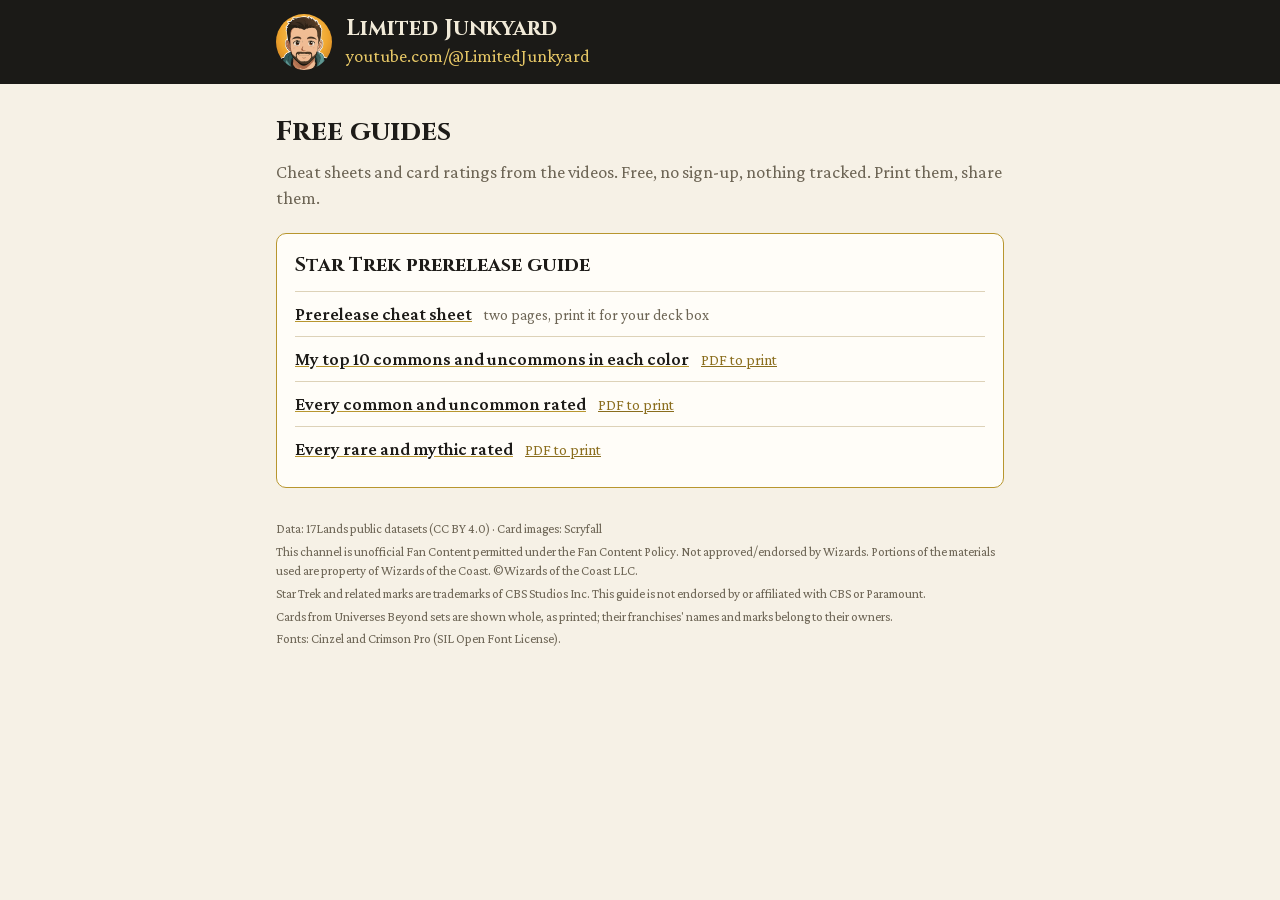
==== index.html @ 04ccb273 "Free guides: Star Trek prerelease (cheat sheet, top 10, every common/uncommon and rare/mythic rated)" ====
<!doctype html>
<html lang="en">
<head>
<meta charset="utf-8">
<meta name="viewport" content="width=device-width, initial-scale=1">
<title>Limited Junkyard: free guides</title>
<meta name="description" content="Free Magic: The Gathering Limited guides from Limited Junkyard: cheat sheets and card ratings for prereleases.">
<link rel="icon" href="logo.png">
<style>
  /* Display: Cinzel. Body: Crimson Pro (close to the book serif on Magic cards). Both SIL OFL, bundled. */
  @font-face { font-family: "Cinzel"; font-weight: 400 900; font-display: block;
    src: url("fonts/Cinzel-latin.woff2") format("woff2");
    unicode-range: U+0000-00FF, U+0131, U+0152-0153, U+02BB-02BC, U+02C6, U+02DA, U+02DC, U+2000-206F, U+20AC, U+2122, U+2212; }
  @font-face { font-family: "Cinzel"; font-weight: 400 900; font-display: block;
    src: url("fonts/Cinzel-latin-ext.woff2") format("woff2");
    unicode-range: U+0100-02BA, U+02BD-02C5, U+02C7-02CC, U+02CE-02D7, U+02DD-02FF, U+1E00-1EFF, U+2C60-2C7F, U+A720-A7FF; }
  @font-face { font-family: "Crimson Pro"; font-weight: 400 800; font-style: normal; font-display: block;
    src: url("fonts/CrimsonPro-latin.woff2") format("woff2");
    unicode-range: U+0000-00FF, U+0131, U+0152-0153, U+02BB-02BC, U+02C6, U+02DA, U+02DC, U+2000-206F, U+20AC, U+2122, U+2212; }
  @font-face { font-family: "Crimson Pro"; font-weight: 400 800; font-style: normal; font-display: block;
    src: url("fonts/CrimsonPro-latin-ext.woff2") format("woff2");
    unicode-range: U+0100-02BA, U+02BD-02C5, U+02C7-02CC, U+02CE-02D7, U+02DD-02FF, U+1E00-1EFF, U+2C60-2C7F, U+A720-A7FF; }
  @font-face { font-family: "Crimson Pro"; font-weight: 400 800; font-style: italic; font-display: block;
    src: url("fonts/CrimsonPro-italic-latin.woff2") format("woff2"); }
  :root { --bg: #f6f1e6; --panel: #fffdf8; --ink: #1d1b18; --muted: #6d6555; --gold: #8a6d1d; --line: #ddd2b8; }
  * { box-sizing: border-box; }
  body { margin: 0; background: var(--bg); color: var(--ink); font: 18px/1.45 "Crimson Pro", Georgia, serif; }
  .wrap { max-width: 760px; margin: 0 auto; padding: 0 16px; }
  .brand { background: #1b1a17; color: #f1ead8; }
  .brand .wrap { display: flex; align-items: center; gap: 14px; padding-top: 14px; padding-bottom: 14px; }
  .brand img { width: 56px; height: 56px; border-radius: 50%; }
  .brand b { font: 700 22px "Cinzel", Georgia, serif; display: block; }
  .brand a { color: #e6c766; text-decoration: none; }
  h1, h2 { font-family: "Cinzel", Georgia, serif; margin: 0; }
  h1 { font-size: 28px; margin: 28px 0 6px; }
  .lede { color: var(--muted); margin: 0 0 22px; }
  .guide { background: var(--panel); border: 1.5px solid #b8962e; border-radius: 10px; padding: 16px 18px; margin-bottom: 18px; }
  .guide h2 { font-size: 20px; margin-bottom: 4px; }
  .guide .video { font-size: 16px; }
  .guide ul { list-style: none; padding: 0; margin: 12px 0 0; }
  .guide li { padding: 9px 0; border-top: 1px solid var(--line); display: flex; flex-wrap: wrap; align-items: baseline; gap: 4px 12px; }
  .guide li a.main { font-weight: 600; color: var(--ink); text-decoration-color: #b8962e; }
  .guide li .note, .guide li a.pdf { font-size: 15px; color: var(--muted); }
  .guide li a.pdf { color: var(--gold); }
  a { color: var(--gold); }
  footer { color: var(--muted); font-size: 13px; padding: 10px 0 30px; }
  footer p { margin: 4px 0; }
</style>
</head>
<body>
<div class="brand"><div class="wrap">
  <img src="logo.png" alt="">
  <div><b>Limited Junkyard</b><a href="https://www.youtube.com/@LimitedJunkyard">youtube.com/@LimitedJunkyard</a></div>
</div></div>
<main class="wrap">
  <h1>Free guides</h1>
  <p class="lede">Cheat sheets and card ratings from the videos. Free, no sign-up, nothing tracked. Print them, share them.</p>
  
  <section class="guide">
    <h2>Star Trek prerelease guide</h2>
    
    <ul>
      
      <li><a class="main" href="trk/cheat-sheet.pdf">Prerelease cheat sheet</a><span class="note">two pages, print it for your deck box</span></li>
      
      <li><a class="main" href="trk/top-10.html">My top 10 commons and uncommons in each color</a><a class="pdf" href="trk/top-10.pdf" download>PDF to print</a></li>
      
      <li><a class="main" href="trk/commons-uncommons.html">Every common and uncommon rated</a><a class="pdf" href="trk/commons-uncommons.pdf" download>PDF to print</a></li>
      
      <li><a class="main" href="trk/rares-mythics.html">Every rare and mythic rated</a><a class="pdf" href="trk/rares-mythics.pdf" download>PDF to print</a></li>
      
    </ul>
  </section>
  
  <footer>
    <p>Data: 17Lands public datasets (CC BY 4.0) · Card images: Scryfall</p><p>This channel is unofficial Fan Content permitted under the Fan Content Policy. Not approved/endorsed by Wizards. Portions of the materials used are property of Wizards of the Coast. ©Wizards of the Coast LLC.</p><p>Star Trek and related marks are trademarks of CBS Studios Inc. This guide is not endorsed by or affiliated with CBS or Paramount.</p><p>Cards from Universes Beyond sets are shown whole, as printed; their franchises&#39; names and marks belong to their owners.</p>
    <p>Fonts: Cinzel and Crimson Pro (SIL Open Font License).</p>
  </footer>
</main>
</body>
</html>
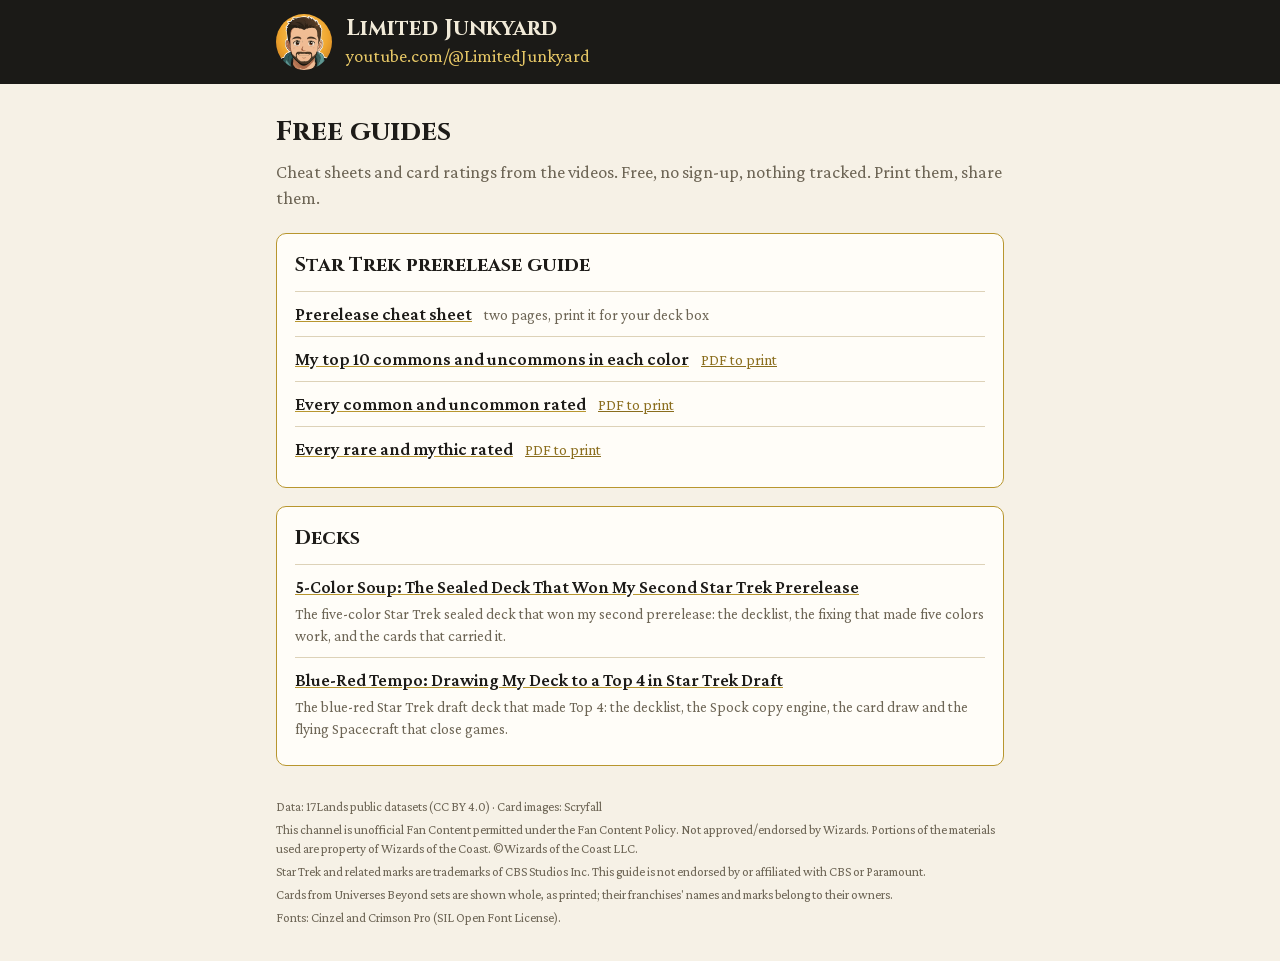
==== commit 79dfc57d: "Decks: two Star Trek prerelease decks (5-color soup sealed, 1st; blue-red tempo draft, top 4)" ====
--- a/index.html
+++ b/index.html
@@ -72,6 +72,18 @@
     </ul>
   </section>
   
+  
+  <section class="guide">
+    <h2>Decks</h2>
+    <ul>
+      
+      <li><a class="main" href="trk/sealed-5-color-soup.html">5-Color Soup: The Sealed Deck That Won My Second Star Trek Prerelease</a><span class="note">The five-color Star Trek sealed deck that won my second prerelease: the decklist, the fixing that made five colors work, and the cards that carried it.</span></li>
+      
+      <li><a class="main" href="trk/draft-blue-red-tempo.html">Blue-Red Tempo: Drawing My Deck to a Top 4 in Star Trek Draft</a><span class="note">The blue-red Star Trek draft deck that made Top 4: the decklist, the Spock copy engine, the card draw and the flying Spacecraft that close games.</span></li>
+      
+    </ul>
+  </section>
+  
   <footer>
     <p>Data: 17Lands public datasets (CC BY 4.0) · Card images: Scryfall</p><p>This channel is unofficial Fan Content permitted under the Fan Content Policy. Not approved/endorsed by Wizards. Portions of the materials used are property of Wizards of the Coast. ©Wizards of the Coast LLC.</p><p>Star Trek and related marks are trademarks of CBS Studios Inc. This guide is not endorsed by or affiliated with CBS or Paramount.</p><p>Cards from Universes Beyond sets are shown whole, as printed; their franchises&#39; names and marks belong to their owners.</p>
     <p>Fonts: Cinzel and Crimson Pro (SIL Open Font License).</p>
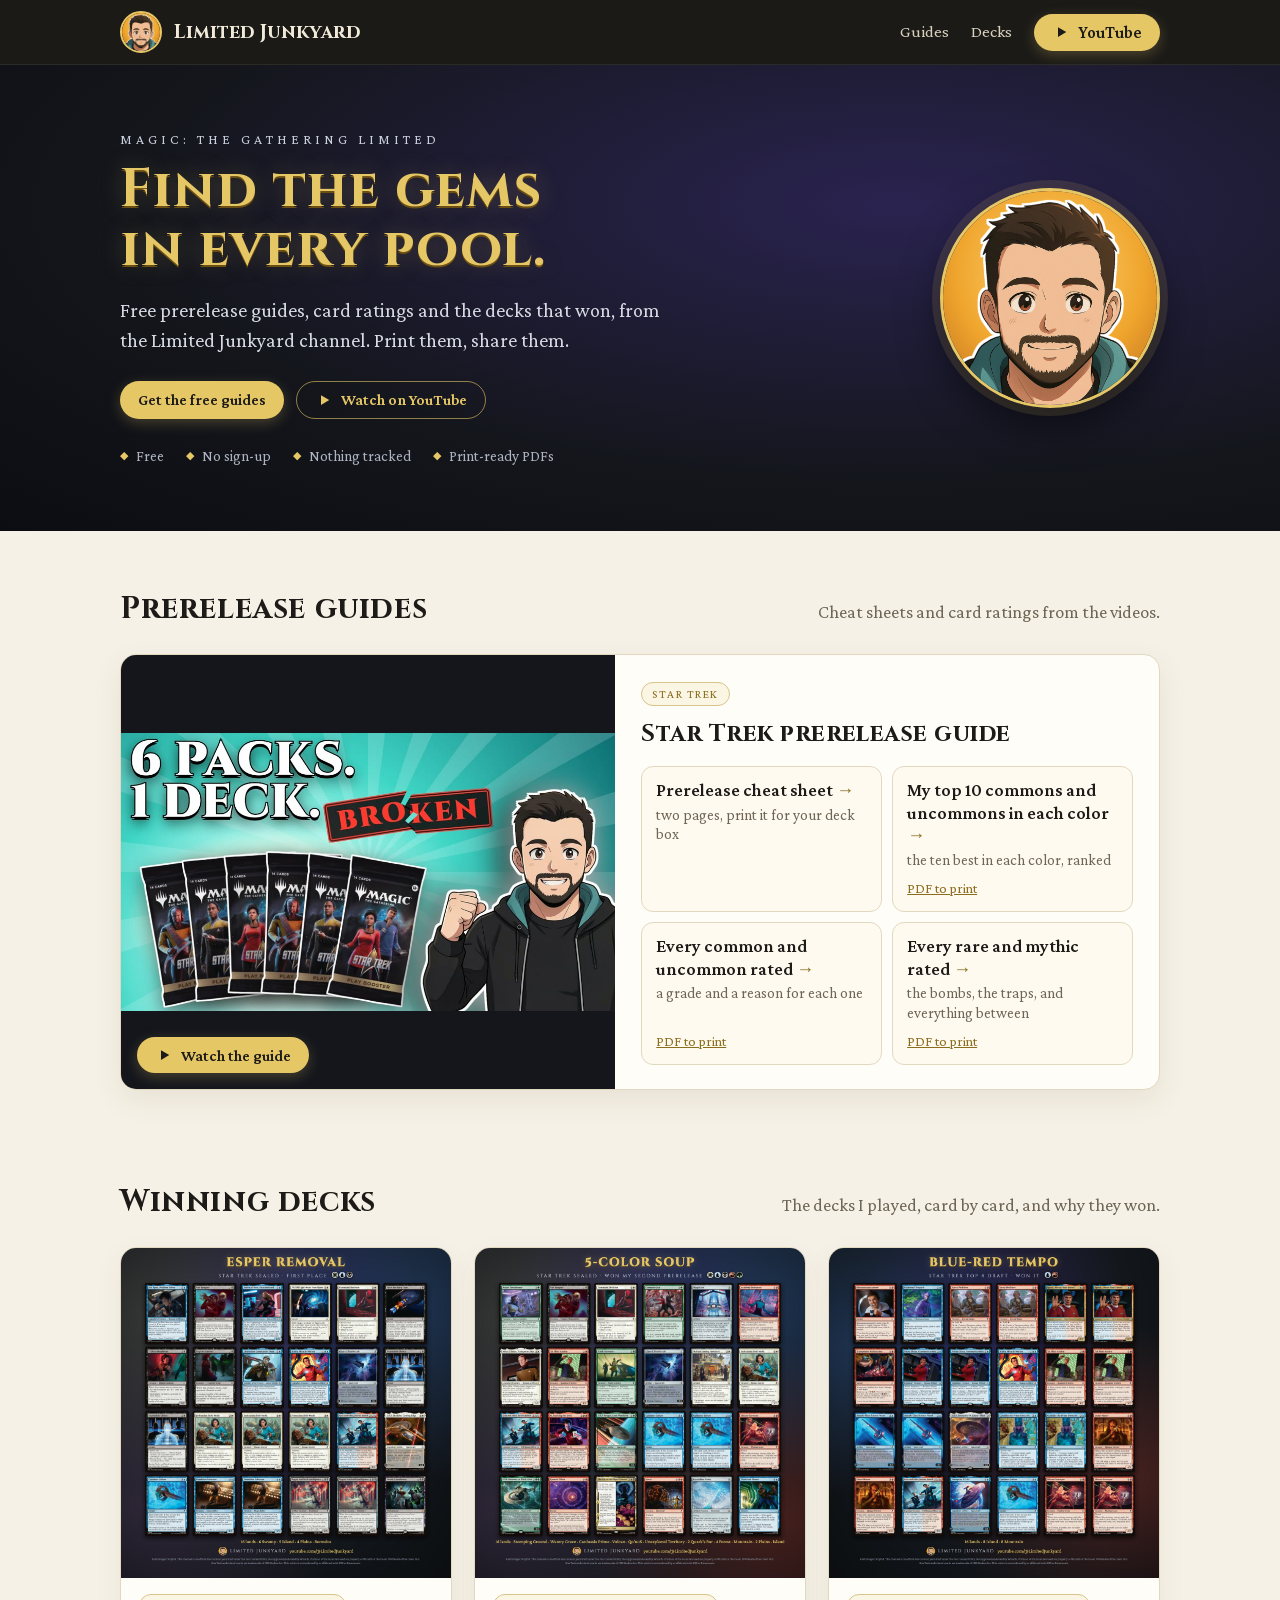
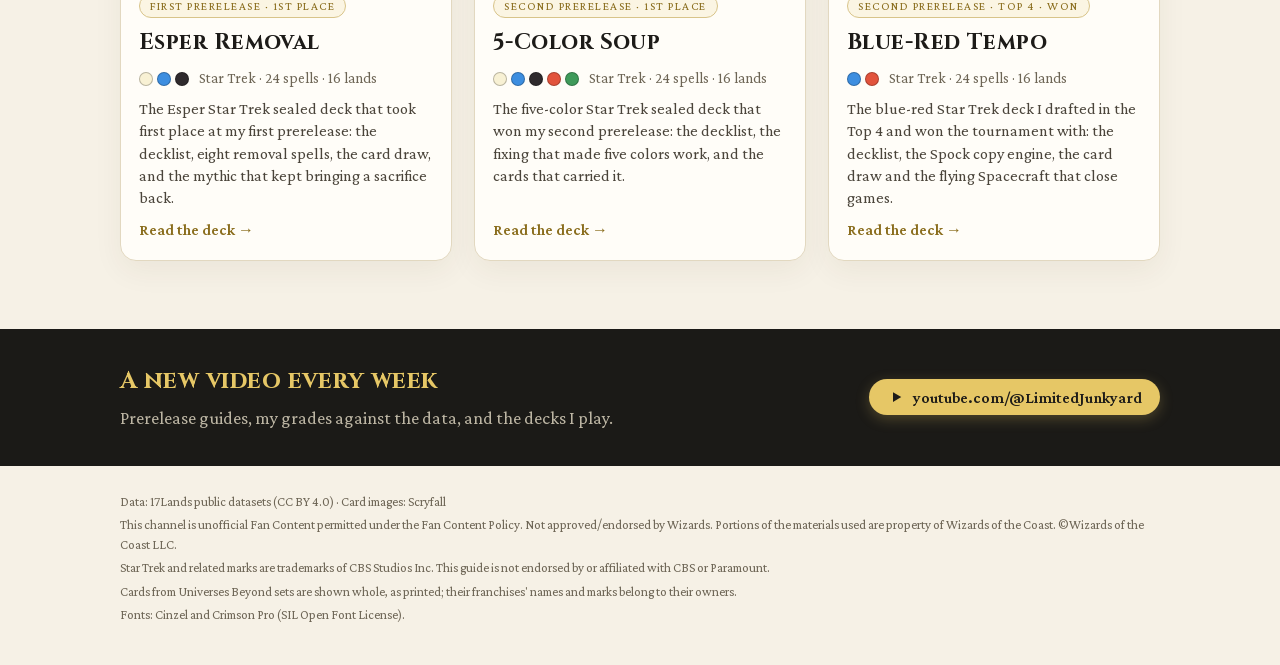
==== commit b5e74d37: "New home page; header avatar and name link to the channel on every page; Esper deck article; the blu" ====
--- a/index.html
+++ b/index.html
@@ -3,8 +3,8 @@
 <head>
 <meta charset="utf-8">
 <meta name="viewport" content="width=device-width, initial-scale=1">
-<title>Limited Junkyard: free guides</title>
-<meta name="description" content="Free Magic: The Gathering Limited guides from Limited Junkyard: cheat sheets and card ratings for prereleases.">
+<title>Limited Junkyard: free Limited guides and winning decks</title>
+<meta name="description" content="Free Magic: The Gathering Limited guides from Limited Junkyard: prerelease cheat sheets, card ratings and the decks that won.">
 <link rel="icon" href="logo.png">
 <style>
   /* Display: Cinzel. Body: Crimson Pro (close to the book serif on Magic cards). Both SIL OFL, bundled. */
@@ -22,72 +22,236 @@
     unicode-range: U+0100-02BA, U+02BD-02C5, U+02C7-02CC, U+02CE-02D7, U+02DD-02FF, U+1E00-1EFF, U+2C60-2C7F, U+A720-A7FF; }
   @font-face { font-family: "Crimson Pro"; font-weight: 400 800; font-style: italic; font-display: block;
     src: url("fonts/CrimsonPro-italic-latin.woff2") format("woff2"); }
-  :root { --bg: #f6f1e6; --panel: #fffdf8; --ink: #1d1b18; --muted: #6d6555; --gold: #8a6d1d; --line: #ddd2b8; }
+  :root { --bg: #f6f1e6; --panel: #fffdf8; --ink: #1d1b18; --muted: #6d6555; --gold: #8a6d1d; --gold-hi: #e6c766;
+          --line: #e2d8c0; --night: #14161c; --night-2: #1b1a17; }
   * { box-sizing: border-box; }
-  body { margin: 0; background: var(--bg); color: var(--ink); font: 18px/1.45 "Crimson Pro", Georgia, serif; }
-  .wrap { max-width: 760px; margin: 0 auto; padding: 0 16px; }
-  .brand { background: #1b1a17; color: #f1ead8; }
-  .brand .wrap { display: flex; align-items: center; gap: 14px; padding-top: 14px; padding-bottom: 14px; }
-  .brand img { width: 56px; height: 56px; border-radius: 50%; }
-  .brand b { font: 700 22px "Cinzel", Georgia, serif; display: block; }
-  .brand a { color: #e6c766; text-decoration: none; }
-  h1, h2 { font-family: "Cinzel", Georgia, serif; margin: 0; }
-  h1 { font-size: 28px; margin: 28px 0 6px; }
-  .lede { color: var(--muted); margin: 0 0 22px; }
-  .guide { background: var(--panel); border: 1.5px solid #b8962e; border-radius: 10px; padding: 16px 18px; margin-bottom: 18px; }
-  .guide h2 { font-size: 20px; margin-bottom: 4px; }
-  .guide .video { font-size: 16px; }
-  .guide ul { list-style: none; padding: 0; margin: 12px 0 0; }
-  .guide li { padding: 9px 0; border-top: 1px solid var(--line); display: flex; flex-wrap: wrap; align-items: baseline; gap: 4px 12px; }
-  .guide li a.main { font-weight: 600; color: var(--ink); text-decoration-color: #b8962e; }
-  .guide li .note, .guide li a.pdf { font-size: 15px; color: var(--muted); }
-  .guide li a.pdf { color: var(--gold); }
+  html { scroll-behavior: smooth; }
+  body { margin: 0; background: var(--bg); color: var(--ink); font: 18px/1.5 "Crimson Pro", Georgia, serif; }
   a { color: var(--gold); }
-  footer { color: var(--muted); font-size: 13px; padding: 10px 0 30px; }
+  .wrap { max-width: 1080px; margin: 0 auto; padding: 0 20px; }
+  h1, h2, h3, .cinzel { font-family: "Cinzel", Georgia, serif; margin: 0; letter-spacing: .02em; }
+
+  /* header */
+  .top { background: var(--night-2); color: #f1ead8; position: sticky; top: 0; z-index: 5; border-bottom: 1px solid #2c2a25; }
+  .top .wrap { display: flex; align-items: center; gap: 12px; height: 64px; }
+  .top .logo img { width: 42px; height: 42px; border-radius: 50%; display: block; border: 2px solid var(--gold-hi); }
+  .top .name { font: 700 19px "Cinzel", Georgia, serif; color: #f1ead8; text-decoration: none; white-space: nowrap; }
+  .top nav { margin-left: auto; display: flex; align-items: center; gap: 22px; }
+  .top nav a { color: #d9d1bd; text-decoration: none; font-size: 17px; }
+  .top nav a:hover { color: var(--gold-hi); }
+  .btn { display: inline-flex; align-items: center; gap: 8px; border-radius: 999px; padding: 9px 18px; font: 600 16px "Crimson Pro", Georgia, serif;
+         text-decoration: none; white-space: nowrap; transition: transform .15s ease, box-shadow .15s ease; }
+  .btn:hover { transform: translateY(-1px); }
+  .btn.gold { background: var(--gold-hi); color: #1d1b18 !important; box-shadow: 0 4px 14px rgba(230,199,102,.25); }
+  .btn.ghost { border: 1.5px solid rgba(230,199,102,.6); color: var(--gold-hi) !important; }
+  .btn svg { width: 18px; height: 18px; }
+
+  /* hero */
+  .hero { background: radial-gradient(ellipse at 70% 30%, #2a2350 0%, var(--night) 60%, #0c0d12 100%); color: #f4f5f7; }
+  .hero .wrap { display: grid; grid-template-columns: 1fr auto; gap: 40px; align-items: center; padding-top: 64px; padding-bottom: 64px; }
+  .hero .kicker { color: #c9cfdb; letter-spacing: 4px; text-transform: uppercase; font-size: 14px; margin-bottom: 10px; }
+  .hero h1 { font-size: clamp(34px, 5vw, 54px); line-height: 1.1; color: var(--gold-hi); text-shadow: 0 2px 0 #6b4e12, 0 0 24px rgba(232,199,104,.25); }
+  .hero p { font-size: 20px; color: #d6dae3; max-width: 560px; margin: 16px 0 26px; }
+  .hero .cta { display: flex; flex-wrap: wrap; gap: 12px; }
+  .hero .avatar img { width: 220px; height: 220px; border-radius: 50%; display: block; border: 3px solid var(--gold-hi);
+                      box-shadow: 0 0 0 8px rgba(230,199,102,.12), 0 18px 40px rgba(0,0,0,.5); }
+  .facts { display: flex; flex-wrap: wrap; gap: 8px 22px; margin-top: 26px; color: #aeb5c2; font-size: 15px; }
+  .facts span::before { content: "◆"; color: var(--gold-hi); margin-right: 8px; font-size: 11px; vertical-align: 2px; }
+
+  /* sections */
+  section.block { padding: 56px 0 8px; scroll-margin-top: 64px; }
+  .head { display: flex; align-items: baseline; justify-content: space-between; gap: 16px; flex-wrap: wrap; margin-bottom: 22px; }
+  .head h2 { font-size: 30px; }
+  .head p { margin: 0; color: var(--muted); }
+
+  /* guide feature */
+  .guide { display: grid; grid-template-columns: minmax(0, 1fr) minmax(0, 1.1fr); gap: 0; background: var(--panel);
+           border: 1px solid var(--line); border-radius: 16px; overflow: hidden; box-shadow: 0 10px 30px rgba(60,45,10,.08); margin-bottom: 26px; }
+  .guide .video { position: relative; display: flex; align-items: center; background: var(--night); }
+  .guide .video img { width: 100%; height: auto; display: block; aspect-ratio: 16 / 9; }
+  .guide .video .play { position: absolute; left: 16px; bottom: 16px; }
+  .guide .body { padding: 24px 26px; }
+  .chip { display: inline-block; align-self: flex-start; font-size: 12px; letter-spacing: 1.5px; white-space: nowrap; text-transform: uppercase; color: var(--gold);
+          border: 1px solid #d8c48a; border-radius: 999px; padding: 2px 10px; background: #fbf5e3; }
+  .guide h3 { font-size: 24px; margin: 10px 0 14px; }
+  .files { display: grid; grid-template-columns: 1fr 1fr; gap: 10px; }
+  .file { border: 1px solid var(--line); border-radius: 12px; padding: 12px 14px; background: #fffaf0; display: flex; flex-direction: column; gap: 4px;
+          transition: border-color .15s ease, box-shadow .15s ease; }
+  .file:hover { border-color: #c9a64a; box-shadow: 0 4px 14px rgba(138,109,29,.12); }
+  .file a.main { color: var(--ink); font-weight: 600; text-decoration: none; line-height: 1.25; }
+  .file a.main::after { content: " →"; color: var(--gold); }
+  .file .note { font-size: 15px; color: var(--muted); line-height: 1.3; }
+  .file a.pdf { font-size: 14px; margin-top: auto; padding-top: 4px; }
+
+  /* decks */
+  .decks { display: grid; grid-template-columns: repeat(3, minmax(0, 1fr)); gap: 22px; }
+  .deck { background: var(--panel); border: 1px solid var(--line); border-radius: 16px; overflow: hidden; text-decoration: none; color: var(--ink);
+          display: flex; flex-direction: column; box-shadow: 0 10px 30px rgba(60,45,10,.06); transition: transform .18s ease, box-shadow .18s ease; }
+  .deck:hover { transform: translateY(-3px); box-shadow: 0 16px 34px rgba(60,45,10,.14); }
+  .deck img { width: 100%; aspect-ratio: 1; object-fit: cover; display: block; background: var(--night); }
+  .deck .body { padding: 16px 18px 18px; display: flex; flex-direction: column; gap: 8px; flex: 1; }
+  .deck h3 { font-size: 22px; }
+  .deck .meta { display: flex; align-items: center; gap: 10px; color: var(--muted); font-size: 15px; }
+  .dots { display: inline-flex; gap: 4px; }
+  .dot { width: 14px; height: 14px; border-radius: 50%; border: 1px solid rgba(0,0,0,.25); display: inline-block; }
+  .dot.W { background: #f8f1d4; } .dot.U { background: #3d8ee0; } .dot.B { background: #2f2a2d; }
+  .dot.R { background: #e2533c; } .dot.G { background: #3f9a5a; }
+  .deck p { margin: 0; font-size: 16px; color: #4a443a; line-height: 1.4; }
+  .deck .read { margin-top: auto; color: var(--gold); font-weight: 600; font-size: 16px; }
+
+  /* channel band */
+  .band { margin: 60px 0 0; background: var(--night-2); color: #e9e3d3; }
+  .band .wrap { display: grid; grid-template-columns: 1fr auto; gap: 24px; align-items: center; padding-top: 34px; padding-bottom: 34px; }
+  .band h2 { font-size: 24px; color: var(--gold-hi); }
+  .band p { margin: 6px 0 0; color: #bdb6a4; }
+
+  footer { color: var(--muted); font-size: 13px; padding: 22px 0 36px; }
   footer p { margin: 4px 0; }
+
+  @media (max-width: 900px) {
+    .decks { grid-template-columns: repeat(2, minmax(0, 1fr)); }
+    .guide { grid-template-columns: 1fr; }
+  }
+  @media (max-width: 640px) {
+    .wrap { padding: 0 16px; }
+    .top nav a.text { display: none; }
+    .top nav { gap: 12px; }
+    .top .btn { padding: 7px 12px; font-size: 15px; }
+    .hero .wrap { grid-template-columns: 1fr; padding-top: 36px; padding-bottom: 40px; gap: 22px; }
+    .hero .avatar { order: -1; }
+    .hero .avatar img { width: 112px; height: 112px; }
+    .hero p { font-size: 18px; }
+    .files, .decks { grid-template-columns: 1fr; }
+    .band .wrap { grid-template-columns: 1fr; }
+    section.block { padding-top: 40px; }
+    .head h2 { font-size: 25px; }
+  }
 </style>
 </head>
 <body>
-<div class="brand"><div class="wrap">
-  <img src="logo.png" alt="">
-  <div><b>Limited Junkyard</b><a href="https://www.youtube.com/@LimitedJunkyard">youtube.com/@LimitedJunkyard</a></div>
-</div></div>
+
+<header class="top"><div class="wrap">
+  <a class="logo" href="https://www.youtube.com/@LimitedJunkyard"><img src="logo.png" alt="Limited Junkyard on YouTube"></a>
+  <a class="name" href="https://www.youtube.com/@LimitedJunkyard">Limited Junkyard</a>
+  <nav>
+    <a class="text" href="#guides">Guides</a>
+    <a class="text" href="#decks">Decks</a>
+    <a class="btn gold" href="https://www.youtube.com/@LimitedJunkyard"><svg viewBox="0 0 24 24" aria-hidden="true"><path fill="currentColor" d="M8 5.5v13l11-6.5z"/></svg>YouTube</a>
+  </nav>
+</div></header>
+
+<section class="hero"><div class="wrap">
+  <div>
+    <div class="kicker">Magic: The Gathering Limited</div>
+    <h1>Find the gems<br>in every pool.</h1>
+    <p>Free prerelease guides, card ratings and the decks that won, from the Limited Junkyard channel. Print them, share them.</p>
+    <div class="cta">
+      <a class="btn gold" href="#guides">Get the free guides</a>
+      <a class="btn ghost" href="https://www.youtube.com/@LimitedJunkyard"><svg viewBox="0 0 24 24" aria-hidden="true"><path fill="currentColor" d="M8 5.5v13l11-6.5z"/></svg>Watch on YouTube</a>
+    </div>
+    <div class="facts"><span>Free</span><span>No sign-up</span><span>Nothing tracked</span><span>Print-ready PDFs</span></div>
+  </div>
+  <a class="avatar" href="https://www.youtube.com/@LimitedJunkyard"><img src="logo.png" alt="Limited Junkyard on YouTube"></a>
+</div></section>
+
 <main class="wrap">
-  <h1>Free guides</h1>
-  <p class="lede">Cheat sheets and card ratings from the videos. Free, no sign-up, nothing tracked. Print them, share them.</p>
+  <section class="block" id="guides">
+    <div class="head"><h2>Prerelease guides</h2><p>Cheat sheets and card ratings from the videos.</p></div>
+    
+    <article class="guide">
+      
+      <a class="video" href="https://www.youtube.com/watch?v=cQogPmXFX3E"><img src="trk/guide.jpg" alt="Star Trek prerelease guide: the video" loading="lazy">
+        <span class="play btn gold"><svg viewBox="0 0 24 24" aria-hidden="true"><path fill="currentColor" d="M8 5.5v13l11-6.5z"/></svg>Watch the guide</span></a>
+      
+      <div class="body">
+        <span class="chip">Star Trek</span>
+        <h3>Star Trek prerelease guide</h3>
+        <div class="files">
+          
+          <div class="file">
+            <a class="main" href="trk/cheat-sheet.pdf">Prerelease cheat sheet</a>
+            <span class="note">two pages, print it for your deck box</span>
+            
+          </div>
+          
+          <div class="file">
+            <a class="main" href="trk/top-10.html">My top 10 commons and uncommons in each color</a>
+            <span class="note">the ten best in each color, ranked</span>
+            <a class="pdf" href="trk/top-10.pdf" download>PDF to print</a>
+          </div>
+          
+          <div class="file">
+            <a class="main" href="trk/commons-uncommons.html">Every common and uncommon rated</a>
+            <span class="note">a grade and a reason for each one</span>
+            <a class="pdf" href="trk/commons-uncommons.pdf" download>PDF to print</a>
+          </div>
+          
+          <div class="file">
+            <a class="main" href="trk/rares-mythics.html">Every rare and mythic rated</a>
+            <span class="note">the bombs, the traps, and everything between</span>
+            <a class="pdf" href="trk/rares-mythics.pdf" download>PDF to print</a>
+          </div>
+          
+        </div>
+      </div>
+    </article>
+    
+  </section>
+
   
-  <section class="guide">
-    <h2>Star Trek prerelease guide</h2>
-    
-    <ul>
-      
-      <li><a class="main" href="trk/cheat-sheet.pdf">Prerelease cheat sheet</a><span class="note">two pages, print it for your deck box</span></li>
-      
-      <li><a class="main" href="trk/top-10.html">My top 10 commons and uncommons in each color</a><a class="pdf" href="trk/top-10.pdf" download>PDF to print</a></li>
-      
-      <li><a class="main" href="trk/commons-uncommons.html">Every common and uncommon rated</a><a class="pdf" href="trk/commons-uncommons.pdf" download>PDF to print</a></li>
-      
-      <li><a class="main" href="trk/rares-mythics.html">Every rare and mythic rated</a><a class="pdf" href="trk/rares-mythics.pdf" download>PDF to print</a></li>
-      
-    </ul>
+  <section class="block" id="decks">
+    <div class="head"><h2>Winning decks</h2><p>The decks I played, card by card, and why they won.</p></div>
+    <div class="decks">
+      
+      <a class="deck" href="trk/sealed-esper.html">
+        <img src="trk/TRK-sealed-esper-1080.jpg" alt="Esper Removal: the 40-card deck" loading="lazy">
+        <div class="body">
+          <span class="chip">First prerelease · 1st place</span>
+          <h3>Esper Removal</h3>
+          <div class="meta"><span class="dots"><span class="dot W" title="W"></span><span class="dot U" title="U"></span><span class="dot B" title="B"></span></span>
+            <span>Star Trek · 24 spells · 16 lands</span></div>
+          <p>The Esper Star Trek sealed deck that took first place at my first prerelease: the decklist, eight removal spells, the card draw, and the mythic that kept bringing a sacrifice back.</p>
+          <span class="read">Read the deck →</span>
+        </div>
+      </a>
+      
+      <a class="deck" href="trk/sealed-5-color-soup.html">
+        <img src="trk/TRK-sealed-5-color-soup-1080.jpg" alt="5-Color Soup: the 40-card deck" loading="lazy">
+        <div class="body">
+          <span class="chip">Second prerelease · 1st place</span>
+          <h3>5-Color Soup</h3>
+          <div class="meta"><span class="dots"><span class="dot W" title="W"></span><span class="dot U" title="U"></span><span class="dot B" title="B"></span><span class="dot R" title="R"></span><span class="dot G" title="G"></span></span>
+            <span>Star Trek · 24 spells · 16 lands</span></div>
+          <p>The five-color Star Trek sealed deck that won my second prerelease: the decklist, the fixing that made five colors work, and the cards that carried it.</p>
+          <span class="read">Read the deck →</span>
+        </div>
+      </a>
+      
+      <a class="deck" href="trk/draft-blue-red-tempo.html">
+        <img src="trk/TRK-draft-blue-red-tempo-1080.jpg" alt="Blue-Red Tempo: the 40-card deck" loading="lazy">
+        <div class="body">
+          <span class="chip">Second prerelease · Top 4 · won</span>
+          <h3>Blue-Red Tempo</h3>
+          <div class="meta"><span class="dots"><span class="dot U" title="U"></span><span class="dot R" title="R"></span></span>
+            <span>Star Trek · 24 spells · 16 lands</span></div>
+          <p>The blue-red Star Trek deck I drafted in the Top 4 and won the tournament with: the decklist, the Spock copy engine, the card draw and the flying Spacecraft that close games.</p>
+          <span class="read">Read the deck →</span>
+        </div>
+      </a>
+      
+    </div>
   </section>
   
-  
-  <section class="guide">
-    <h2>Decks</h2>
-    <ul>
-      
-      <li><a class="main" href="trk/sealed-5-color-soup.html">5-Color Soup: The Sealed Deck That Won My Second Star Trek Prerelease</a><span class="note">The five-color Star Trek sealed deck that won my second prerelease: the decklist, the fixing that made five colors work, and the cards that carried it.</span></li>
-      
-      <li><a class="main" href="trk/draft-blue-red-tempo.html">Blue-Red Tempo: Drawing My Deck to a Top 4 in Star Trek Draft</a><span class="note">The blue-red Star Trek draft deck that made Top 4: the decklist, the Spock copy engine, the card draw and the flying Spacecraft that close games.</span></li>
-      
-    </ul>
-  </section>
-  
-  <footer>
-    <p>Data: 17Lands public datasets (CC BY 4.0) · Card images: Scryfall</p><p>This channel is unofficial Fan Content permitted under the Fan Content Policy. Not approved/endorsed by Wizards. Portions of the materials used are property of Wizards of the Coast. ©Wizards of the Coast LLC.</p><p>Star Trek and related marks are trademarks of CBS Studios Inc. This guide is not endorsed by or affiliated with CBS or Paramount.</p><p>Cards from Universes Beyond sets are shown whole, as printed; their franchises&#39; names and marks belong to their owners.</p>
-    <p>Fonts: Cinzel and Crimson Pro (SIL Open Font License).</p>
-  </footer>
 </main>
+
+<section class="band"><div class="wrap">
+  <div><h2>A new video every week</h2><p>Prerelease guides, my grades against the data, and the decks I play.</p></div>
+  <a class="btn gold" href="https://www.youtube.com/@LimitedJunkyard"><svg viewBox="0 0 24 24" aria-hidden="true"><path fill="currentColor" d="M8 5.5v13l11-6.5z"/></svg>youtube.com/@LimitedJunkyard</a>
+</div></section>
+
+<footer><div class="wrap">
+  <p>Data: 17Lands public datasets (CC BY 4.0) · Card images: Scryfall</p><p>This channel is unofficial Fan Content permitted under the Fan Content Policy. Not approved/endorsed by Wizards. Portions of the materials used are property of Wizards of the Coast. ©Wizards of the Coast LLC.</p><p>Star Trek and related marks are trademarks of CBS Studios Inc. This guide is not endorsed by or affiliated with CBS or Paramount.</p><p>Cards from Universes Beyond sets are shown whole, as printed; their franchises&#39; names and marks belong to their owners.</p>
+  <p>Fonts: Cinzel and Crimson Pro (SIL Open Font License).</p>
+</div></footer>
 </body>
 </html>
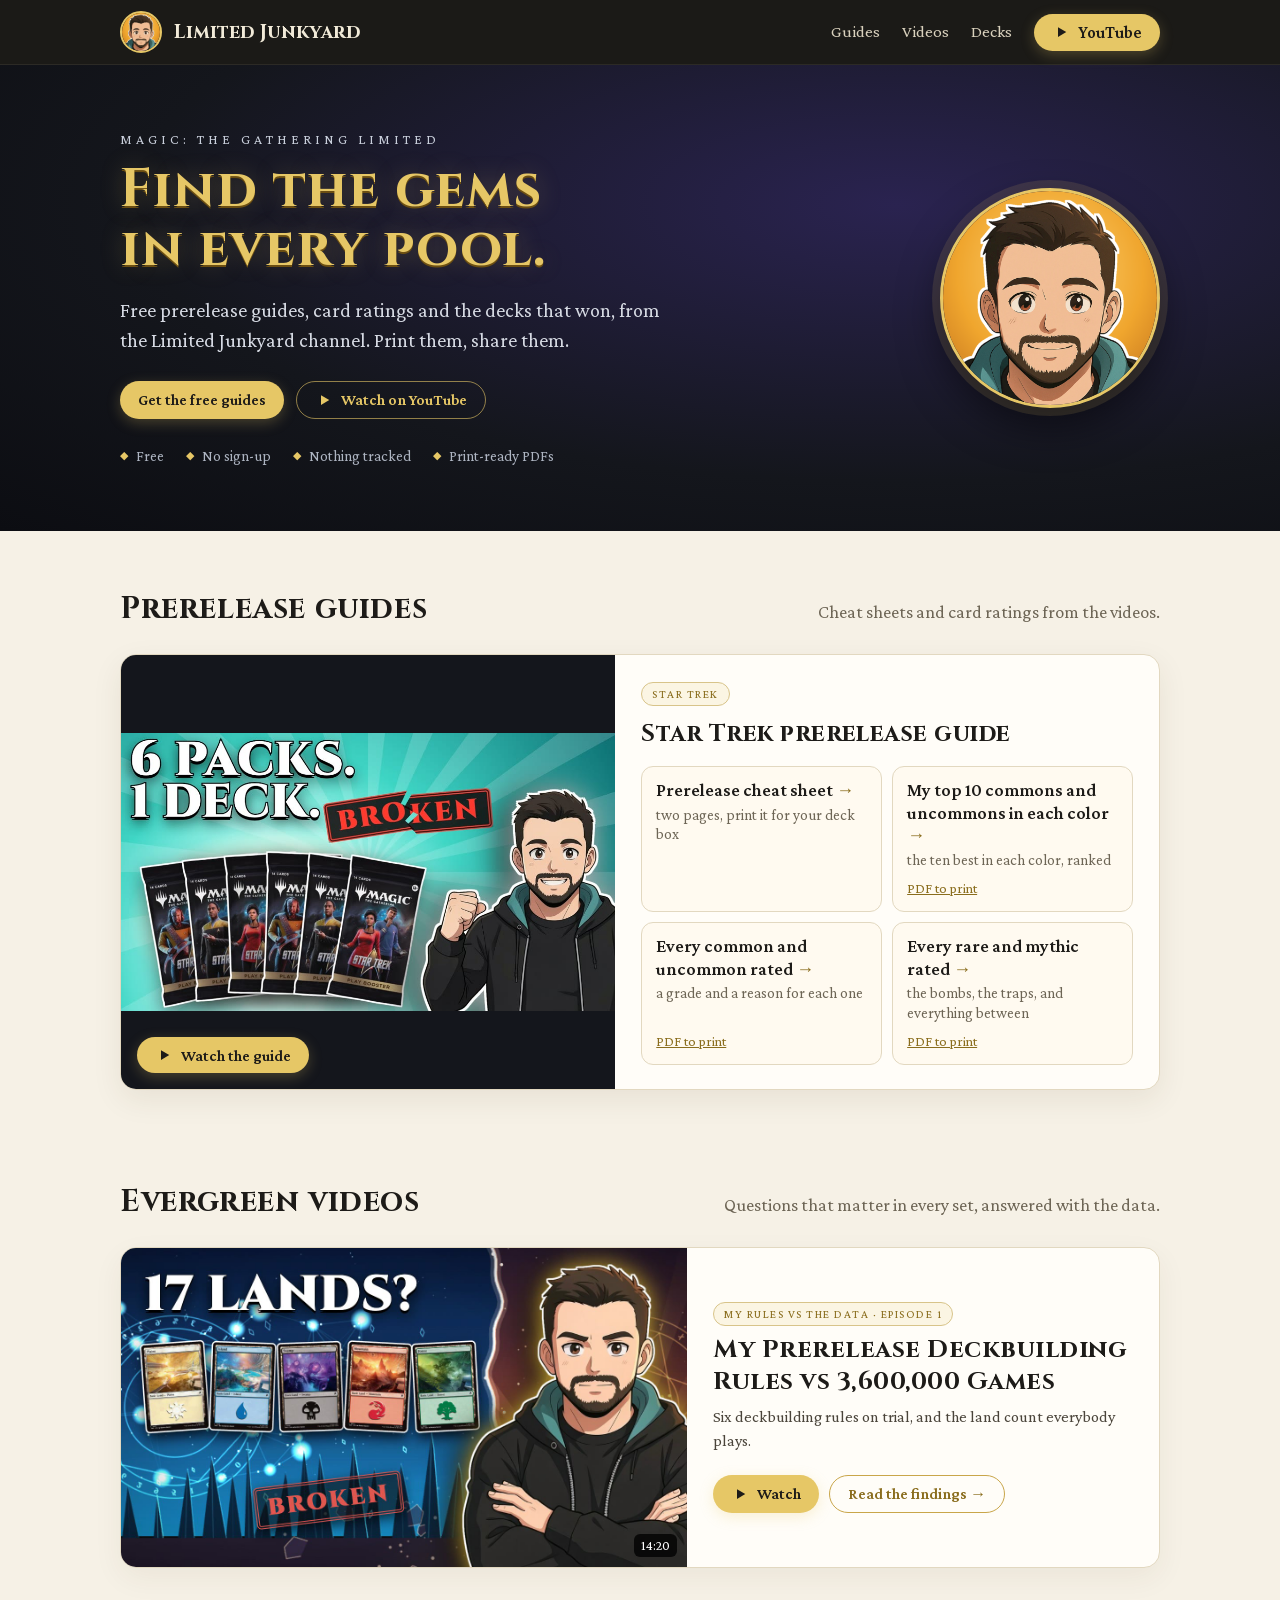
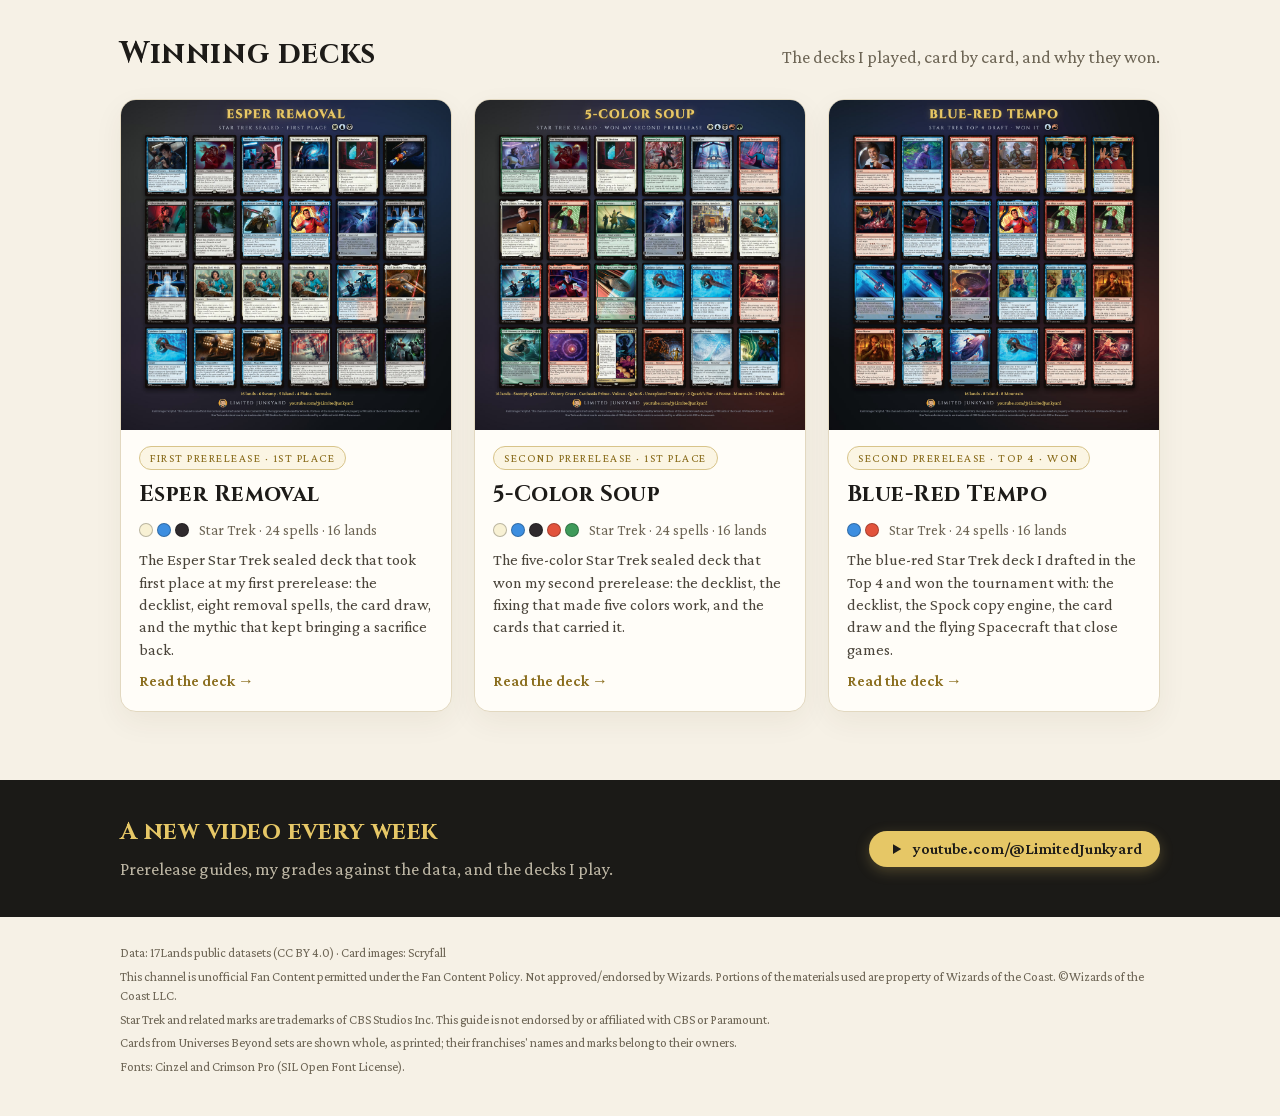
==== commit 44403f34: "Evergreen videos: the 17-lands video's page and a home-page section" ====
--- a/index.html
+++ b/index.html
@@ -83,6 +83,26 @@
   .file .note { font-size: 15px; color: var(--muted); line-height: 1.3; }
   .file a.pdf { font-size: 14px; margin-top: auto; padding-top: 4px; }
 
+  /* evergreen videos */
+  .vids { display: grid; grid-template-columns: repeat(2, minmax(0, 1fr)); gap: 22px; }
+  .vid { background: var(--panel); border: 1px solid var(--line); border-radius: 16px; overflow: hidden; display: flex; flex-direction: column;
+         box-shadow: 0 10px 30px rgba(60,45,10,.06); }
+  .vid .shot { position: relative; display: block; background: var(--night); }
+  .vid .shot img { width: 100%; aspect-ratio: 16 / 9; object-fit: cover; display: block; }
+  .vid .shot .len { position: absolute; right: 10px; bottom: 10px; background: rgba(0,0,0,.78); color: #fff; font-size: 14px;
+                    border-radius: 6px; padding: 1px 7px; }
+  .vid .body { padding: 16px 18px 18px; display: flex; flex-direction: column; gap: 8px; flex: 1; }
+  .vid h3 { font-size: 21px; line-height: 1.25; }
+  .vid p { margin: 0; color: #4a443a; font-size: 16px; }
+  .vid .links { display: flex; flex-wrap: wrap; gap: 10px; margin-top: auto; padding-top: 6px; }
+  .btn.line { border: 1.5px solid #c9a64a; color: var(--gold) !important; }
+  /* one video: a wide card, picture left */
+  .vid:only-child { grid-column: 1 / -1; display: grid; grid-template-columns: minmax(0, 1.2fr) minmax(0, 1fr); }
+  .vid:only-child .shot { display: flex; align-items: center; }
+  .vid:only-child .body { padding: 24px 26px; justify-content: center; }
+  .vid:only-child h3 { font-size: 25px; }
+  .vid:only-child .links { margin-top: 8px; }
+
   /* decks */
   .decks { display: grid; grid-template-columns: repeat(3, minmax(0, 1fr)); gap: 22px; }
   .deck { background: var(--panel); border: 1px solid var(--line); border-radius: 16px; overflow: hidden; text-decoration: none; color: var(--ink);
@@ -111,6 +131,7 @@
   @media (max-width: 900px) {
     .decks { grid-template-columns: repeat(2, minmax(0, 1fr)); }
     .guide { grid-template-columns: 1fr; }
+    .vid:only-child { display: flex; }
   }
   @media (max-width: 640px) {
     .wrap { padding: 0 16px; }
@@ -121,7 +142,8 @@
     .hero .avatar { order: -1; }
     .hero .avatar img { width: 112px; height: 112px; }
     .hero p { font-size: 18px; }
-    .files, .decks { grid-template-columns: 1fr; }
+    .files, .decks, .vids { grid-template-columns: 1fr; }
+    .vid:only-child { display: flex; }
     .band .wrap { grid-template-columns: 1fr; }
     section.block { padding-top: 40px; }
     .head h2 { font-size: 25px; }
@@ -135,6 +157,7 @@
   <a class="name" href="https://www.youtube.com/@LimitedJunkyard">Limited Junkyard</a>
   <nav>
     <a class="text" href="#guides">Guides</a>
+    <a class="text" href="#videos">Videos</a>
     <a class="text" href="#decks">Decks</a>
     <a class="btn gold" href="https://www.youtube.com/@LimitedJunkyard"><svg viewBox="0 0 24 24" aria-hidden="true"><path fill="currentColor" d="M8 5.5v13l11-6.5z"/></svg>YouTube</a>
   </nav>
@@ -199,6 +222,25 @@
   </section>
 
   
+  <section class="block" id="videos">
+    <div class="head"><h2>Evergreen videos</h2><p>Questions that matter in every set, answered with the data.</p></div>
+    <div class="vids">
+      
+      <article class="vid">
+        <a class="shot" href="https://www.youtube.com/watch?v=gZ2rKH-ThQ4"><img src="ev/manabase.jpg" alt="My Prerelease Deckbuilding Rules vs 3,600,000 Games" loading="lazy"><span class="len">14:20</span></a>
+        <div class="body">
+          <span class="chip">My Rules vs The Data · Episode 1</span>
+          <h3>My Prerelease Deckbuilding Rules vs 3,600,000 Games</h3>
+          <p>Six deckbuilding rules on trial, and the land count everybody plays.</p>
+          <div class="links"><a class="btn gold" href="https://www.youtube.com/watch?v=gZ2rKH-ThQ4"><svg viewBox="0 0 24 24" aria-hidden="true"><path fill="currentColor" d="M8 5.5v13l11-6.5z"/></svg>Watch</a><a class="btn line" href="ev/manabase.html">Read the findings →</a></div>
+        </div>
+      </article>
+      
+    </div>
+  </section>
+  
+
+  
   <section class="block" id="decks">
     <div class="head"><h2>Winning decks</h2><p>The decks I played, card by card, and why they won.</p></div>
     <div class="decks">
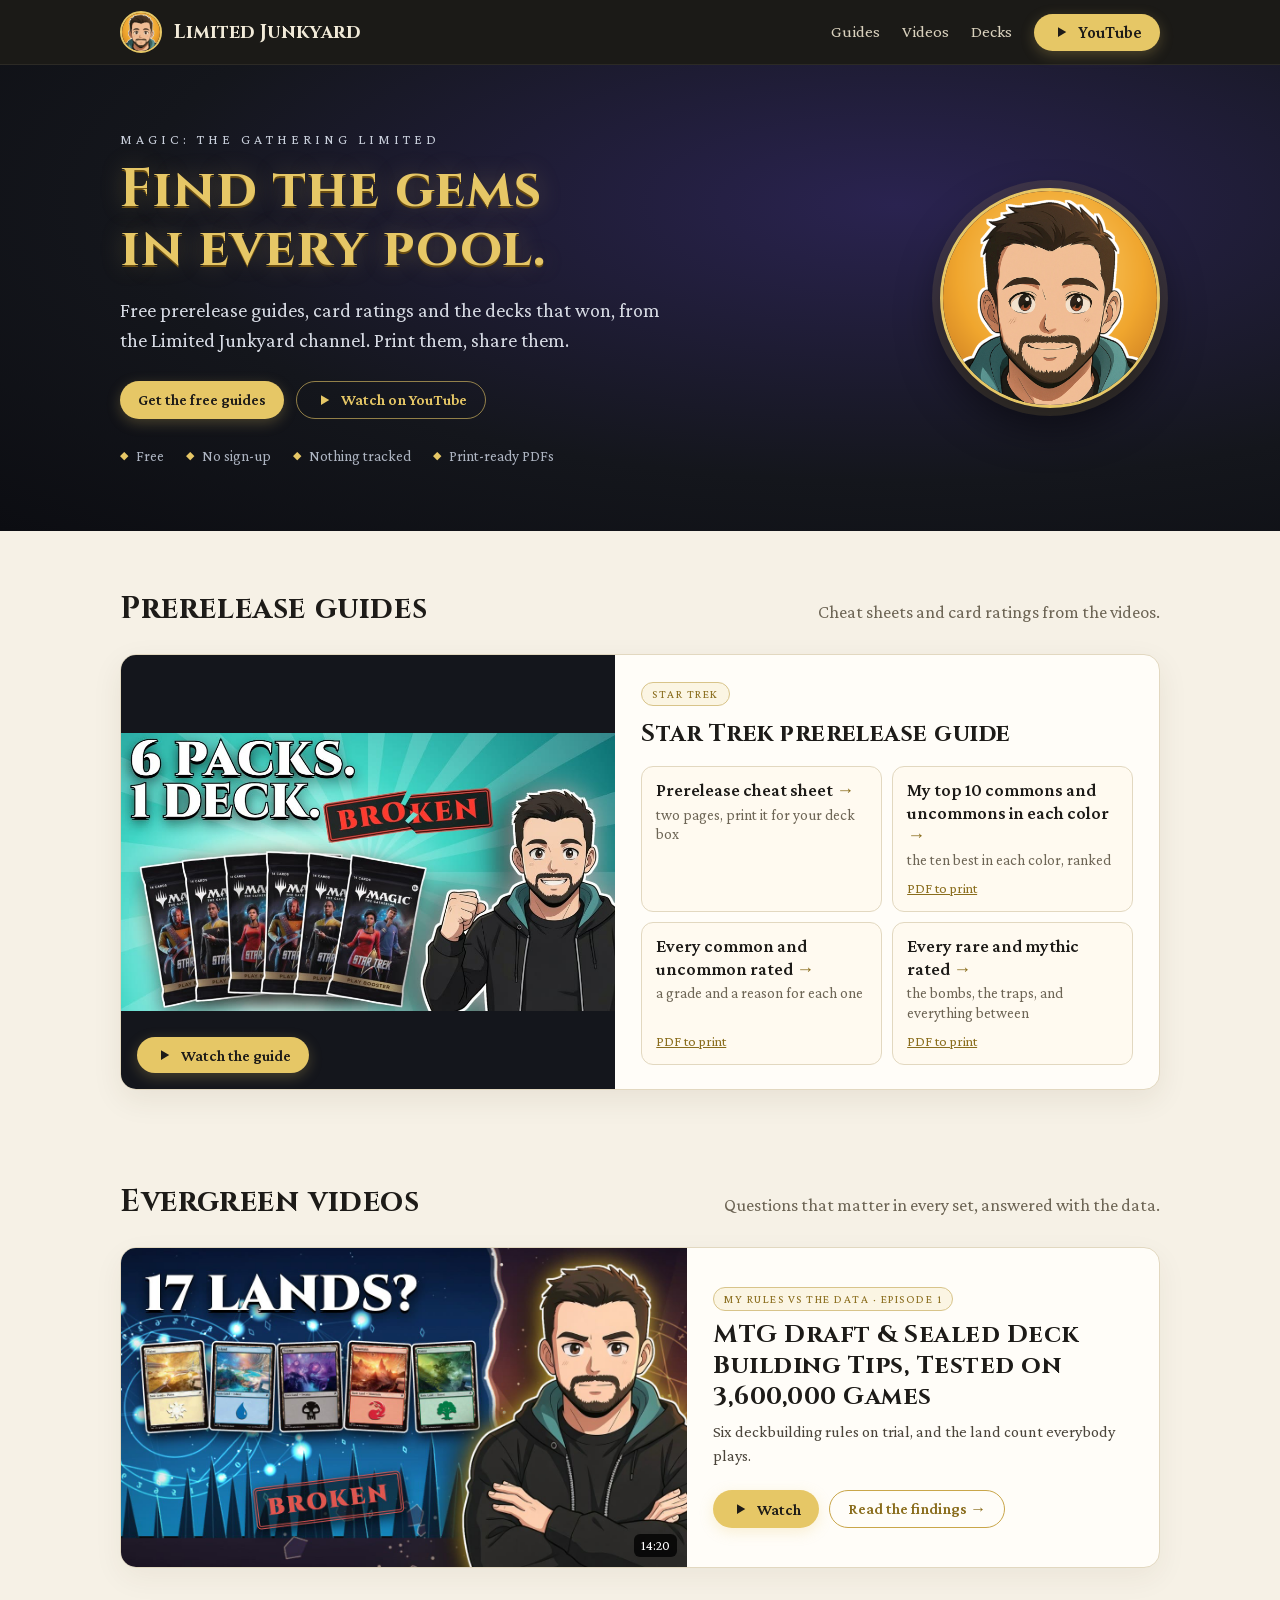
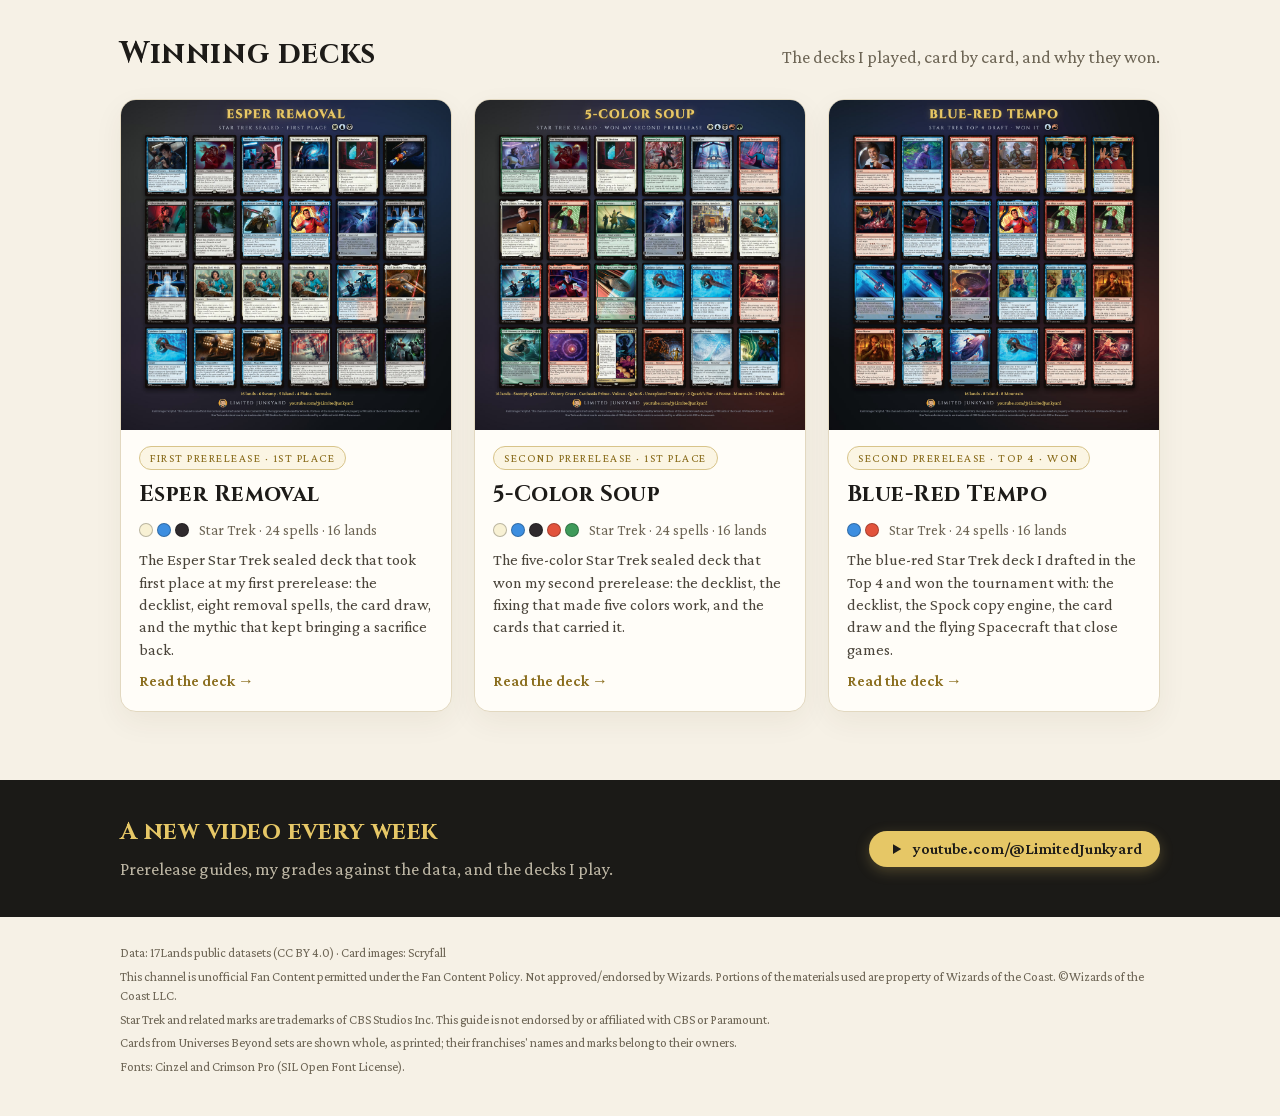
==== commit 29e3d653: "EV01's new title: MTG Draft & Sealed Deck Building Tips, Tested on 3,600,000 Games Co-Authored-By: C" ====
--- a/index.html
+++ b/index.html
@@ -227,10 +227,10 @@
     <div class="vids">
       
       <article class="vid">
-        <a class="shot" href="https://www.youtube.com/watch?v=gZ2rKH-ThQ4"><img src="ev/manabase.jpg" alt="My Prerelease Deckbuilding Rules vs 3,600,000 Games" loading="lazy"><span class="len">14:20</span></a>
+        <a class="shot" href="https://www.youtube.com/watch?v=gZ2rKH-ThQ4"><img src="ev/manabase.jpg" alt="MTG Draft &amp; Sealed Deck Building Tips, Tested on 3,600,000 Games" loading="lazy"><span class="len">14:20</span></a>
         <div class="body">
           <span class="chip">My Rules vs The Data · Episode 1</span>
-          <h3>My Prerelease Deckbuilding Rules vs 3,600,000 Games</h3>
+          <h3>MTG Draft &amp; Sealed Deck Building Tips, Tested on 3,600,000 Games</h3>
           <p>Six deckbuilding rules on trial, and the land count everybody plays.</p>
           <div class="links"><a class="btn gold" href="https://www.youtube.com/watch?v=gZ2rKH-ThQ4"><svg viewBox="0 0 24 24" aria-hidden="true"><path fill="currentColor" d="M8 5.5v13l11-6.5z"/></svg>Watch</a><a class="btn line" href="ev/manabase.html">Read the findings →</a></div>
         </div>
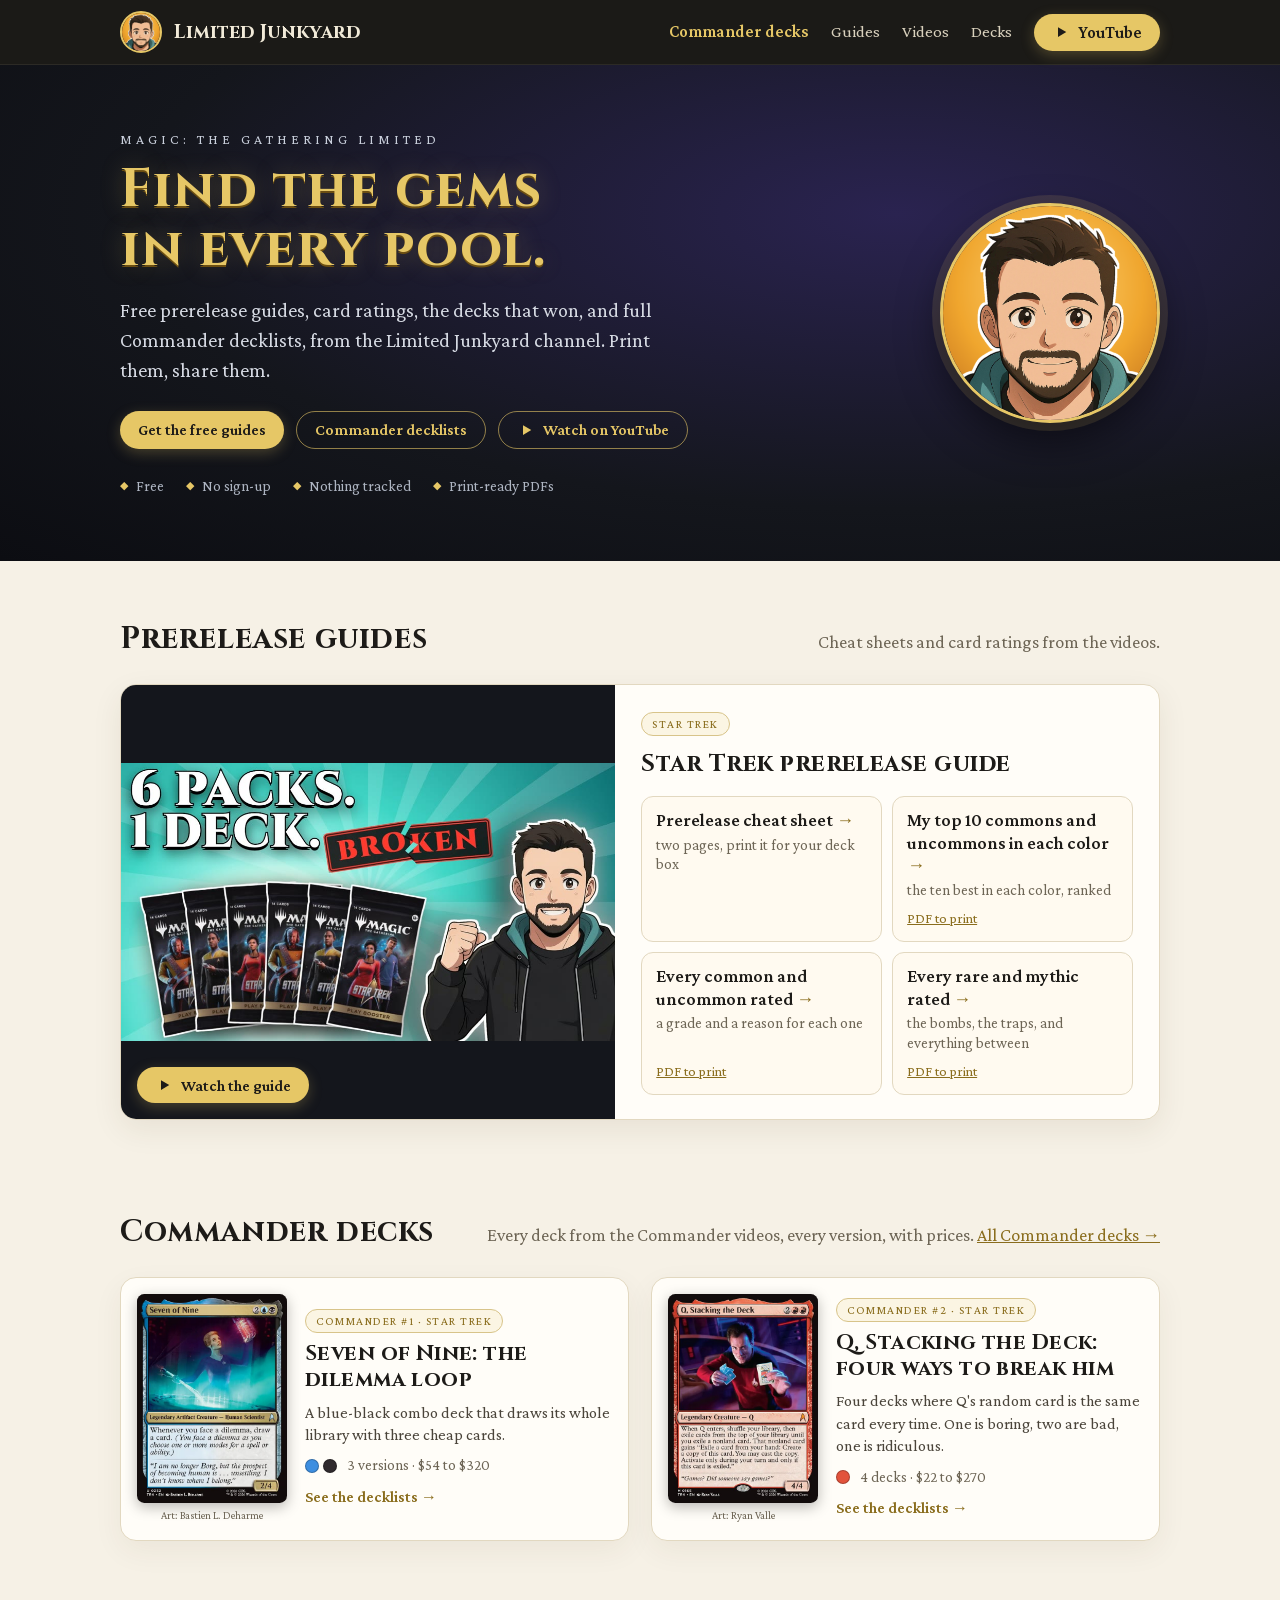
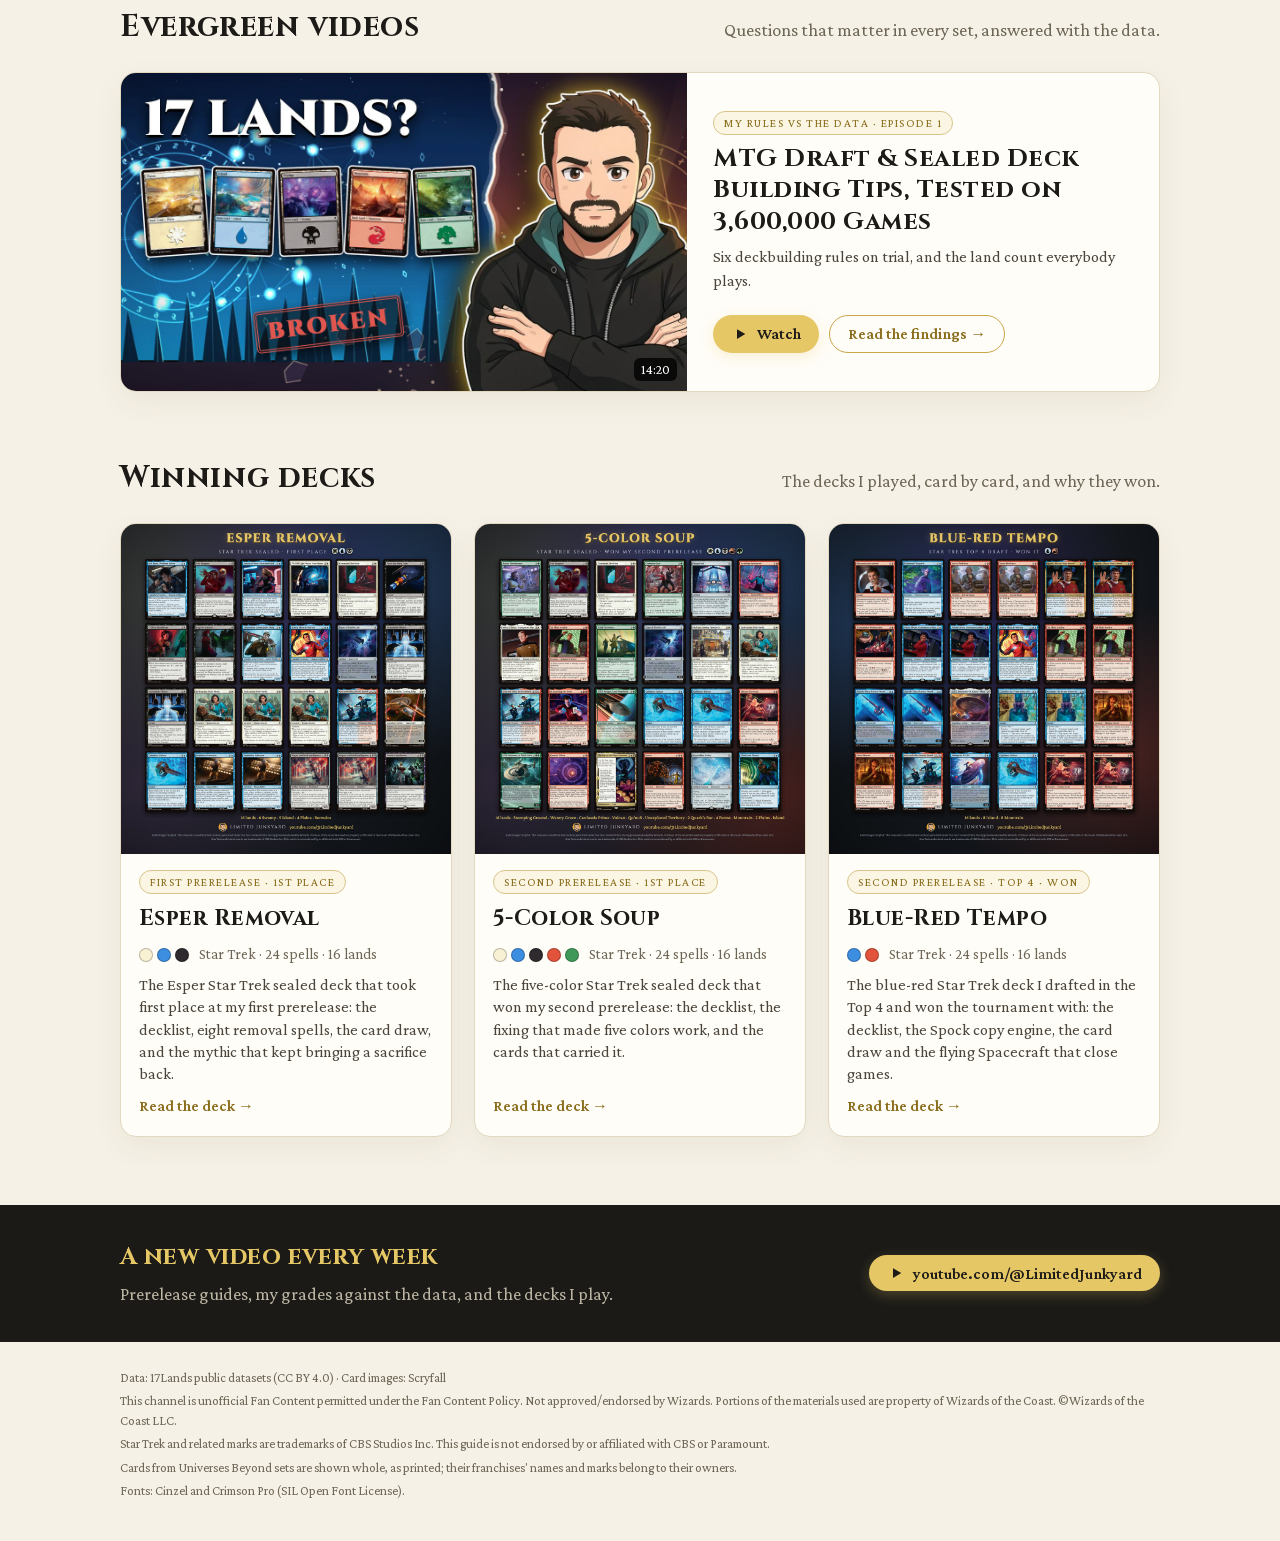
==== commit d1290b6a: "Commander decks: hub page, Seven of Nine (extra budget, basic, pricier) and Q (four decks), each car" ====
--- a/index.html
+++ b/index.html
@@ -3,8 +3,8 @@
 <head>
 <meta charset="utf-8">
 <meta name="viewport" content="width=device-width, initial-scale=1">
-<title>Limited Junkyard: free Limited guides and winning decks</title>
-<meta name="description" content="Free Magic: The Gathering Limited guides from Limited Junkyard: prerelease cheat sheets, card ratings and the decks that won.">
+<title>Limited Junkyard: free Limited guides, winning decks and Commander decklists</title>
+<meta name="description" content="Free Magic: The Gathering guides from Limited Junkyard: prerelease cheat sheets, card ratings, the decks that won, and full Commander decklists with prices.">
 <link rel="icon" href="logo.png">
 <style>
   /* Display: Cinzel. Body: Crimson Pro (close to the book serif on Magic cards). Both SIL OFL, bundled. */
@@ -119,6 +119,21 @@
   .deck p { margin: 0; font-size: 16px; color: #4a443a; line-height: 1.4; }
   .deck .read { margin-top: auto; color: var(--gold); font-weight: 600; font-size: 16px; }
 
+  /* commander decks */
+  .top nav a.cmdlink { color: var(--gold-hi); font-weight: 600; }
+  .cmds { display: grid; grid-template-columns: repeat(2, minmax(0, 1fr)); gap: 22px; }
+  .cmdcard { display: grid; grid-template-columns: 150px minmax(0, 1fr); gap: 18px; align-items: center; background: var(--panel); border: 1px solid var(--line);
+             border-radius: 16px; padding: 16px; text-decoration: none; color: var(--ink); box-shadow: 0 10px 30px rgba(60,45,10,.06);
+             transition: transform .18s ease, box-shadow .18s ease; }
+  .cmdcard:hover { transform: translateY(-3px); box-shadow: 0 16px 34px rgba(60,45,10,.14); }
+  .cmdcard .pic img { width: 100%; height: auto; display: block; border-radius: 4.75% / 3.5%; box-shadow: 0 4px 14px rgba(0,0,0,.28); }
+  .cmdcard .art { display: block; font-size: 11px; color: var(--muted); text-align: center; margin-top: 4px; }
+  .cmdcard .body { display: flex; flex-direction: column; gap: 8px; }
+  .cmdcard h3 { font-size: 21px; line-height: 1.25; }
+  .cmdcard .line { font-size: 16px; color: #4a443a; line-height: 1.4; }
+  .cmdcard .meta { display: flex; align-items: center; gap: 10px; color: var(--muted); font-size: 15px; }
+  .cmdcard .read { color: var(--gold); font-weight: 600; font-size: 16px; }
+
   /* channel band */
   .band { margin: 60px 0 0; background: var(--night-2); color: #e9e3d3; }
   .band .wrap { display: grid; grid-template-columns: 1fr auto; gap: 24px; align-items: center; padding-top: 34px; padding-bottom: 34px; }
@@ -142,7 +157,13 @@
     .hero .avatar { order: -1; }
     .hero .avatar img { width: 112px; height: 112px; }
     .hero p { font-size: 18px; }
-    .files, .decks, .vids { grid-template-columns: 1fr; }
+    .files, .decks, .vids, .cmds { grid-template-columns: 1fr; }
+    .cmdcard { grid-template-columns: 104px minmax(0, 1fr); gap: 14px; padding: 12px; }
+    .top nav a.cmdlink { font-size: 15px; }
+    .top .long { display: none; }
+  }
+  @media (max-width: 420px) {
+    .top .name { display: none; }
     .vid:only-child { display: flex; }
     .band .wrap { grid-template-columns: 1fr; }
     section.block { padding-top: 40px; }
@@ -156,6 +177,7 @@
   <a class="logo" href="https://www.youtube.com/@LimitedJunkyard"><img src="logo.png" alt="Limited Junkyard on YouTube"></a>
   <a class="name" href="https://www.youtube.com/@LimitedJunkyard">Limited Junkyard</a>
   <nav>
+    <a class="cmdlink" href="commander/index.html">Commander<span class="long"> decks</span></a>
     <a class="text" href="#guides">Guides</a>
     <a class="text" href="#videos">Videos</a>
     <a class="text" href="#decks">Decks</a>
@@ -167,9 +189,10 @@
   <div>
     <div class="kicker">Magic: The Gathering Limited</div>
     <h1>Find the gems<br>in every pool.</h1>
-    <p>Free prerelease guides, card ratings and the decks that won, from the Limited Junkyard channel. Print them, share them.</p>
+    <p>Free prerelease guides, card ratings, the decks that won, and full Commander decklists, from the Limited Junkyard channel. Print them, share them.</p>
     <div class="cta">
       <a class="btn gold" href="#guides">Get the free guides</a>
+      <a class="btn ghost" href="commander/index.html">Commander decklists</a>
       <a class="btn ghost" href="https://www.youtube.com/@LimitedJunkyard"><svg viewBox="0 0 24 24" aria-hidden="true"><path fill="currentColor" d="M8 5.5v13l11-6.5z"/></svg>Watch on YouTube</a>
     </div>
     <div class="facts"><span>Free</span><span>No sign-up</span><span>Nothing tracked</span><span>Print-ready PDFs</span></div>
@@ -220,6 +243,37 @@
     </article>
     
   </section>
+
+  
+  <section class="block" id="commander">
+    <div class="head"><h2>Commander decks</h2><p>Every deck from the Commander videos, every version, with prices. <a href="commander/index.html">All Commander decks →</a></p></div>
+    <div class="cmds">
+      
+      <a class="cmdcard" href="commander/seven-of-nine.html">
+        <span class="pic"><img src="commander/cards/seven-of-nine.jpg" alt="Seven of Nine" loading="lazy" width="488" height="680"><span class="art">Art: Bastien L. Deharme</span></span>
+        <span class="body">
+          <span class="chip">Commander #1 · Star Trek</span>
+          <h3>Seven of Nine: the dilemma loop</h3>
+          <span class="line">A blue-black combo deck that draws its whole library with three cheap cards.</span>
+          <span class="meta"><span class="dots"><span class="dot U" title="U"></span><span class="dot B" title="B"></span></span> 3 versions · $54 to $320</span>
+          <span class="read">See the decklists →</span>
+        </span>
+      </a>
+      
+      <a class="cmdcard" href="commander/q.html">
+        <span class="pic"><img src="commander/cards/q-stacking-the-deck.jpg" alt="Q, Stacking the Deck" loading="lazy" width="488" height="680"><span class="art">Art: Ryan Valle</span></span>
+        <span class="body">
+          <span class="chip">Commander #2 · Star Trek</span>
+          <h3>Q, Stacking the Deck: four ways to break him</h3>
+          <span class="line">Four decks where Q&#39;s random card is the same card every time. One is boring, two are bad, one is ridiculous.</span>
+          <span class="meta"><span class="dots"><span class="dot R" title="R"></span></span> 4 decks · $22 to $270</span>
+          <span class="read">See the decklists →</span>
+        </span>
+      </a>
+      
+    </div>
+  </section>
+  
 
   
   <section class="block" id="videos">
